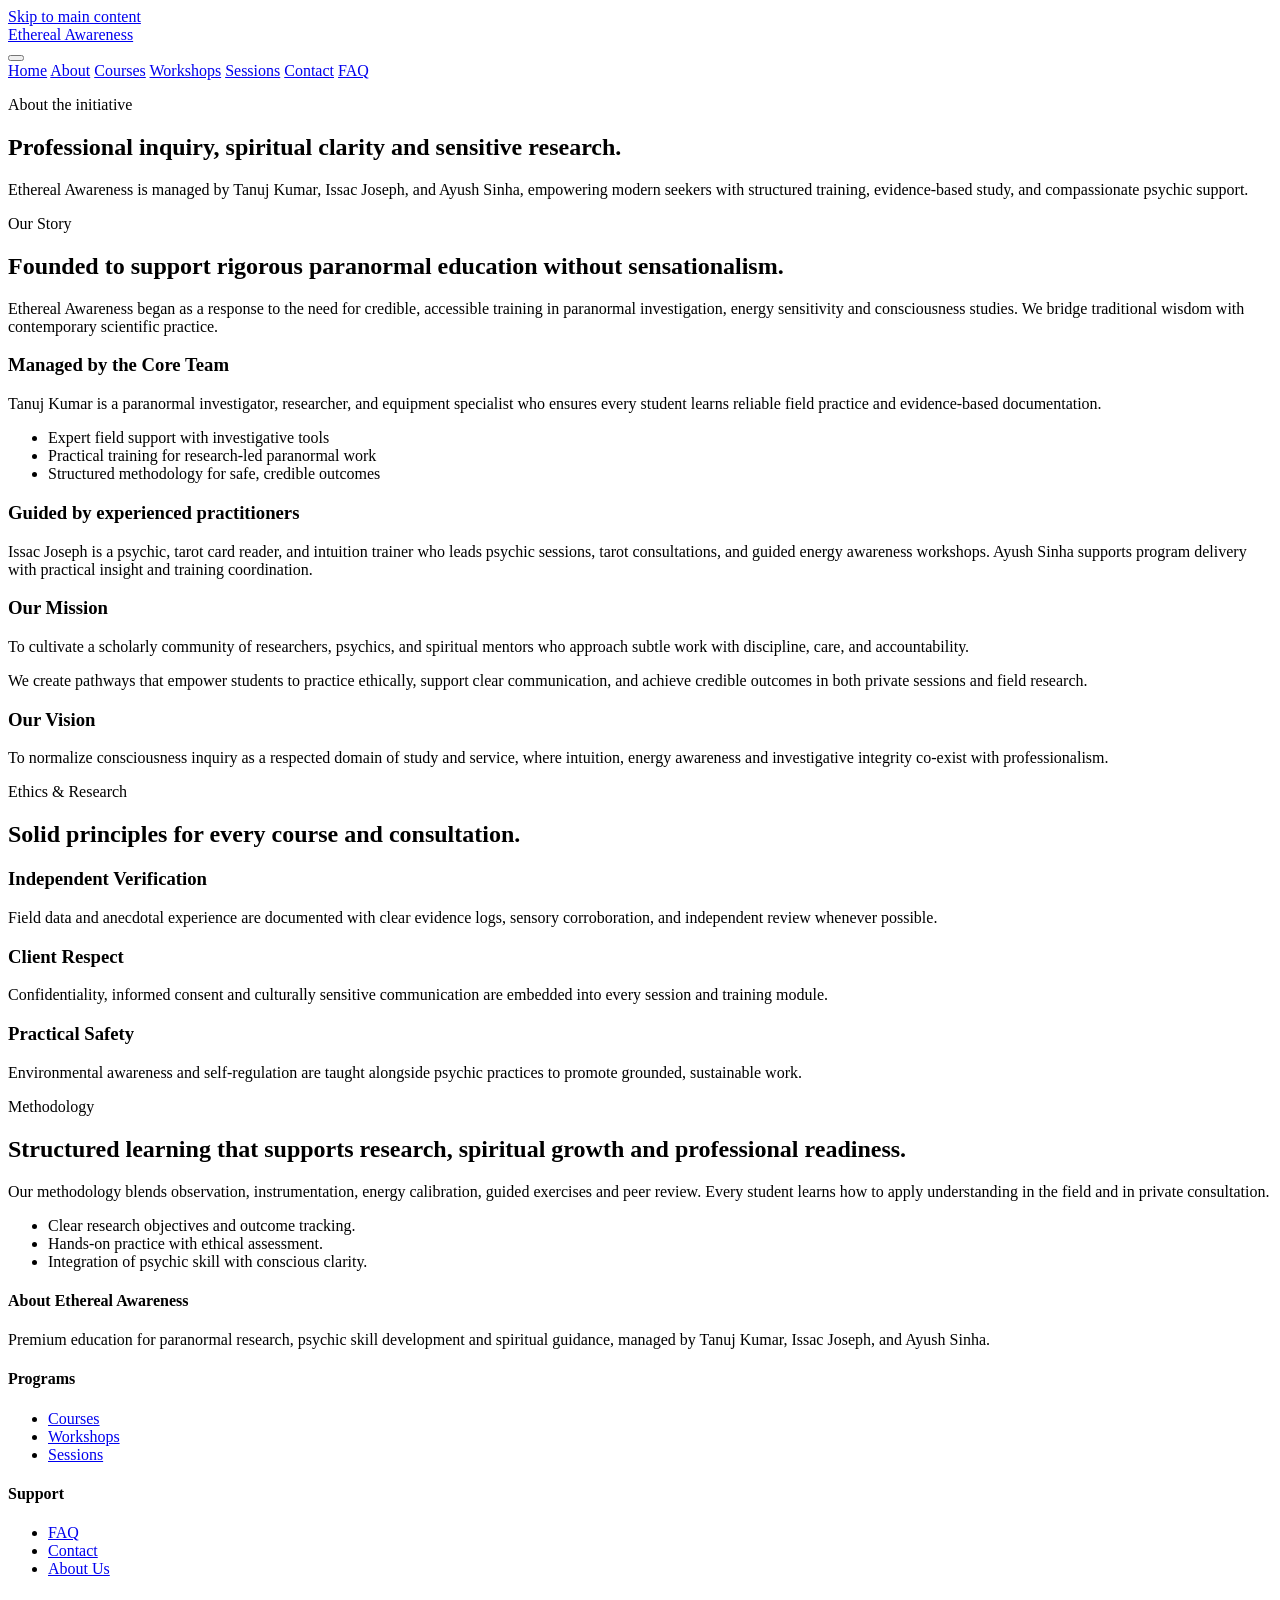
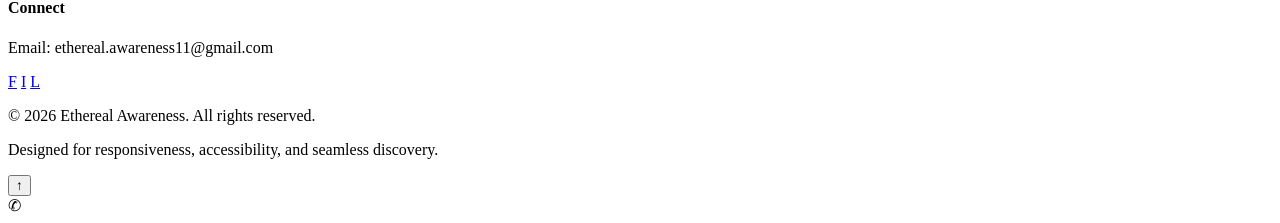
==== about.html @ 98757a9a "Add files via upload" ====
<!DOCTYPE html>
<html lang="en">
<head>
  <meta charset="UTF-8" />
  <meta http-equiv="X-UA-Compatible" content="IE=edge" />
  <meta name="viewport" content="width=device-width, initial-scale=1.0" />
  <title>About Ethereal Awareness | Managed by Tanuj Kumar, Issac Joseph & Ayush Sinha</title>
  <meta name="description" content="Learn about Ethereal Awareness, managed by Tanuj Kumar, Issac Joseph, and Ayush Sinha, and discover our vision, ethics, research methodology and mission for paranormal education." />
  <meta name="keywords" content="paranormal investigation India, psychic reading India, tarot reading, paranormal training, ghost investigation course, spiritual guidance, psychic development course, energy reading, paranormal workshops, intuition training" />
  <meta property="og:title" content="About Ethereal Awareness | Tanuj Kumar, Issac Joseph & Ayush Sinha" />
  <meta property="og:description" content="Ethereal Awareness offers premium paranormal education and research-led training through Tanuj Kumar, Issac Joseph, and Ayush Sinha. Explore our mission, values and methodology." />
  <meta property="og:type" content="website" />
  <meta property="og:url" content="https://etherealawareness.vercel.app/about.html" />
  <meta property="og:image" content="images/hero-illustration.svg" />
  <meta name="twitter:card" content="summary_large_image" />
  <meta name="twitter:title" content="About Ethereal Awareness | Tanuj Kumar, Issac Joseph & Ayush Sinha" />
  <meta name="twitter:description" content="Discover Ethereal Awareness, a premium platform for paranormal research education and spiritual training managed by Tanuj Kumar, Issac Joseph, and Ayush Sinha." />
  <meta name="twitter:image" content="images/hero-illustration.svg" />
  <link rel="stylesheet" href="css/style.css" />
  <link rel="stylesheet" href="css/responsive.css" />
  <link rel="stylesheet" href="css/animations.css" />
</head>
<body data-schema="AboutPage">
  <a class="skip-link" href="#main-content">Skip to main content</a>
  <div class="scroll-progress"></div>
  <header class="navbar" role="banner">
    <div class="navbar-container container">
      <a class="navbar-brand" href="index.html">Ethereal Awareness</a>
      <nav>
        <button class="hamburger" type="button" aria-label="Toggle navigation">
          <span></span>
          <span></span>
          <span></span>
        </button>
        <div class="navbar-menu" role="navigation" aria-label="Primary navigation">
          <a href="index.html">Home</a>
          <a href="about.html">About</a>
          <a href="courses.html">Courses</a>
          <a href="workshops.html">Workshops</a>
          <a href="sessions.html">Sessions</a>
          <a href="contact.html">Contact</a>
          <a href="faq.html">FAQ</a>
        </div>
      </nav>
    </div>
  </header>

  <main id="main-content">
    <section class="hero">
      <div class="container hero-content scroll-animate">
        <p class="badge badge-secondary text-uppercase">About the initiative</p>
        <h1>Professional inquiry, spiritual clarity and sensitive research.</h1>
        <p class="hero-subtitle">Ethereal Awareness is managed by Tanuj Kumar, Issac Joseph, and Ayush Sinha, empowering modern seekers with structured training, evidence-based study, and compassionate psychic support.</p>
      </div>
    </section>

    <section class="container py-2xl">
      <div class="section-header scroll-animate">
        <p class="badge badge-accent">Our Story</p>
        <h2>Founded to support rigorous paranormal education without sensationalism.</h2>
        <div class="divider"></div>
        <p>Ethereal Awareness began as a response to the need for credible, accessible training in paranormal investigation, energy sensitivity and consciousness studies. We bridge traditional wisdom with contemporary scientific practice.</p>
      </div>

      <div class="grid grid-2 gap-lg items-center">
        <div class="scroll-animate-left">
          <h3>Managed by the Core Team</h3>
          <p>Tanuj Kumar is a paranormal investigator, researcher, and equipment specialist who ensures every student learns reliable field practice and evidence-based documentation.</p>
          <ul class="course-benefits">
            <li>Expert field support with investigative tools</li>
            <li>Practical training for research-led paranormal work</li>
            <li>Structured methodology for safe, credible outcomes</li>
          </ul>
        </div>
        <div class="card card-glass scroll-animate-right">
          <h3>Guided by experienced practitioners</h3>
          <p>Issac Joseph is a psychic, tarot card reader, and intuition trainer who leads psychic sessions, tarot consultations, and guided energy awareness workshops. Ayush Sinha supports program delivery with practical insight and training coordination.</p>
        </div>
      </div>
    </section>

    <section class="container py-2xl">
      <div class="grid grid-2 gap-lg items-center">
        <div class="card scroll-animate-scale">
          <h3>Our Mission</h3>
          <p>To cultivate a scholarly community of researchers, psychics, and spiritual mentors who approach subtle work with discipline, care, and accountability.</p>
          <p>We create pathways that empower students to practice ethically, support clear communication, and achieve credible outcomes in both private sessions and field research.</p>
        </div>
        <div class="card scroll-animate-scale">
          <h3>Our Vision</h3>
          <p>To normalize consciousness inquiry as a respected domain of study and service, where intuition, energy awareness and investigative integrity co-exist with professionalism.</p>
        </div>
      </div>
    </section>

    <section class="container py-2xl">
      <div class="section-header scroll-animate">
        <p class="badge badge-accent">Ethics & Research</p>
        <h2>Solid principles for every course and consultation.</h2>
        <div class="divider"></div>
      </div>

      <div class="grid grid-3 gap-lg">
        <article class="card scroll-animate-scale">
          <h3>Independent Verification</h3>
          <p>Field data and anecdotal experience are documented with clear evidence logs, sensory corroboration, and independent review whenever possible.</p>
        </article>
        <article class="card scroll-animate-scale">
          <h3>Client Respect</h3>
          <p>Confidentiality, informed consent and culturally sensitive communication are embedded into every session and training module.</p>
        </article>
        <article class="card scroll-animate-scale">
          <h3>Practical Safety</h3>
          <p>Environmental awareness and self-regulation are taught alongside psychic practices to promote grounded, sustainable work.</p>
        </article>
      </div>
    </section>

    <section class="container py-2xl card-glass scroll-animate">
      <div class="grid grid-2 gap-lg items-center">
        <div>
          <p class="badge badge-success">Methodology</p>
          <h2>Structured learning that supports research, spiritual growth and professional readiness.</h2>
          <p>Our methodology blends observation, instrumentation, energy calibration, guided exercises and peer review. Every student learns how to apply understanding in the field and in private consultation.</p>
        </div>
        <div>
          <ul class="course-benefits">
            <li>Clear research objectives and outcome tracking.</li>
            <li>Hands-on practice with ethical assessment.</li>
            <li>Integration of psychic skill with conscious clarity.</li>
          </ul>
        </div>
      </div>
    </section>
  </main>

  <footer>
    <div class="container footer-content">
      <div class="footer-section">
        <h4>About Ethereal Awareness</h4>
        <p>Premium education for paranormal research, psychic skill development and spiritual guidance, managed by Tanuj Kumar, Issac Joseph, and Ayush Sinha.</p>
      </div>
      <div class="footer-section">
        <h4>Programs</h4>
        <ul class="footer-links">
          <li><a href="courses.html">Courses</a></li>
          <li><a href="workshops.html">Workshops</a></li>
          <li><a href="sessions.html">Sessions</a></li>
        </ul>
      </div>
      <div class="footer-section">
        <h4>Support</h4>
        <ul class="footer-links">
          <li><a href="faq.html">FAQ</a></li>
          <li><a href="contact.html">Contact</a></li>
          <li><a href="about.html">About Us</a></li>
        </ul>
      </div>
      <div class="footer-section">
        <h4>Connect</h4>
        <p>Email: ethereal.awareness11@gmail.com</p>
        <div class="footer-socials">
          <a href="https://www.facebook.com" target="_blank" rel="noopener" aria-label="Facebook">F</a>
          <a href="https://www.instagram.com" target="_blank" rel="noopener" aria-label="Instagram">I</a>
          <a href="https://www.linkedin.com" target="_blank" rel="noopener" aria-label="LinkedIn">L</a>
        </div>
      </div>
    </div>
    <div class="container footer-bottom">
      <p class="footer-copyright">© 2026 Ethereal Awareness. All rights reserved.</p>
      <p class="text-muted">Designed for responsiveness, accessibility, and seamless discovery.</p>
    </div>
  </footer>

  <button class="back-to-top" type="button" aria-label="Back to top">↑</button>
  <div class="whatsapp-float" data-href="https://wa.me/918809663323?text=Hello,%20I%20would%20like%20to%20learn%20more%20about%20Higher%20Awareness." aria-label="Chat on WhatsApp">✆</div>

  <script defer src="js/main.js"></script>
  <script defer src="js/animations.js"></script>
  <script defer src="js/forms.js"></script>
  <script defer src="js/seo.js"></script>
</body>
</html>
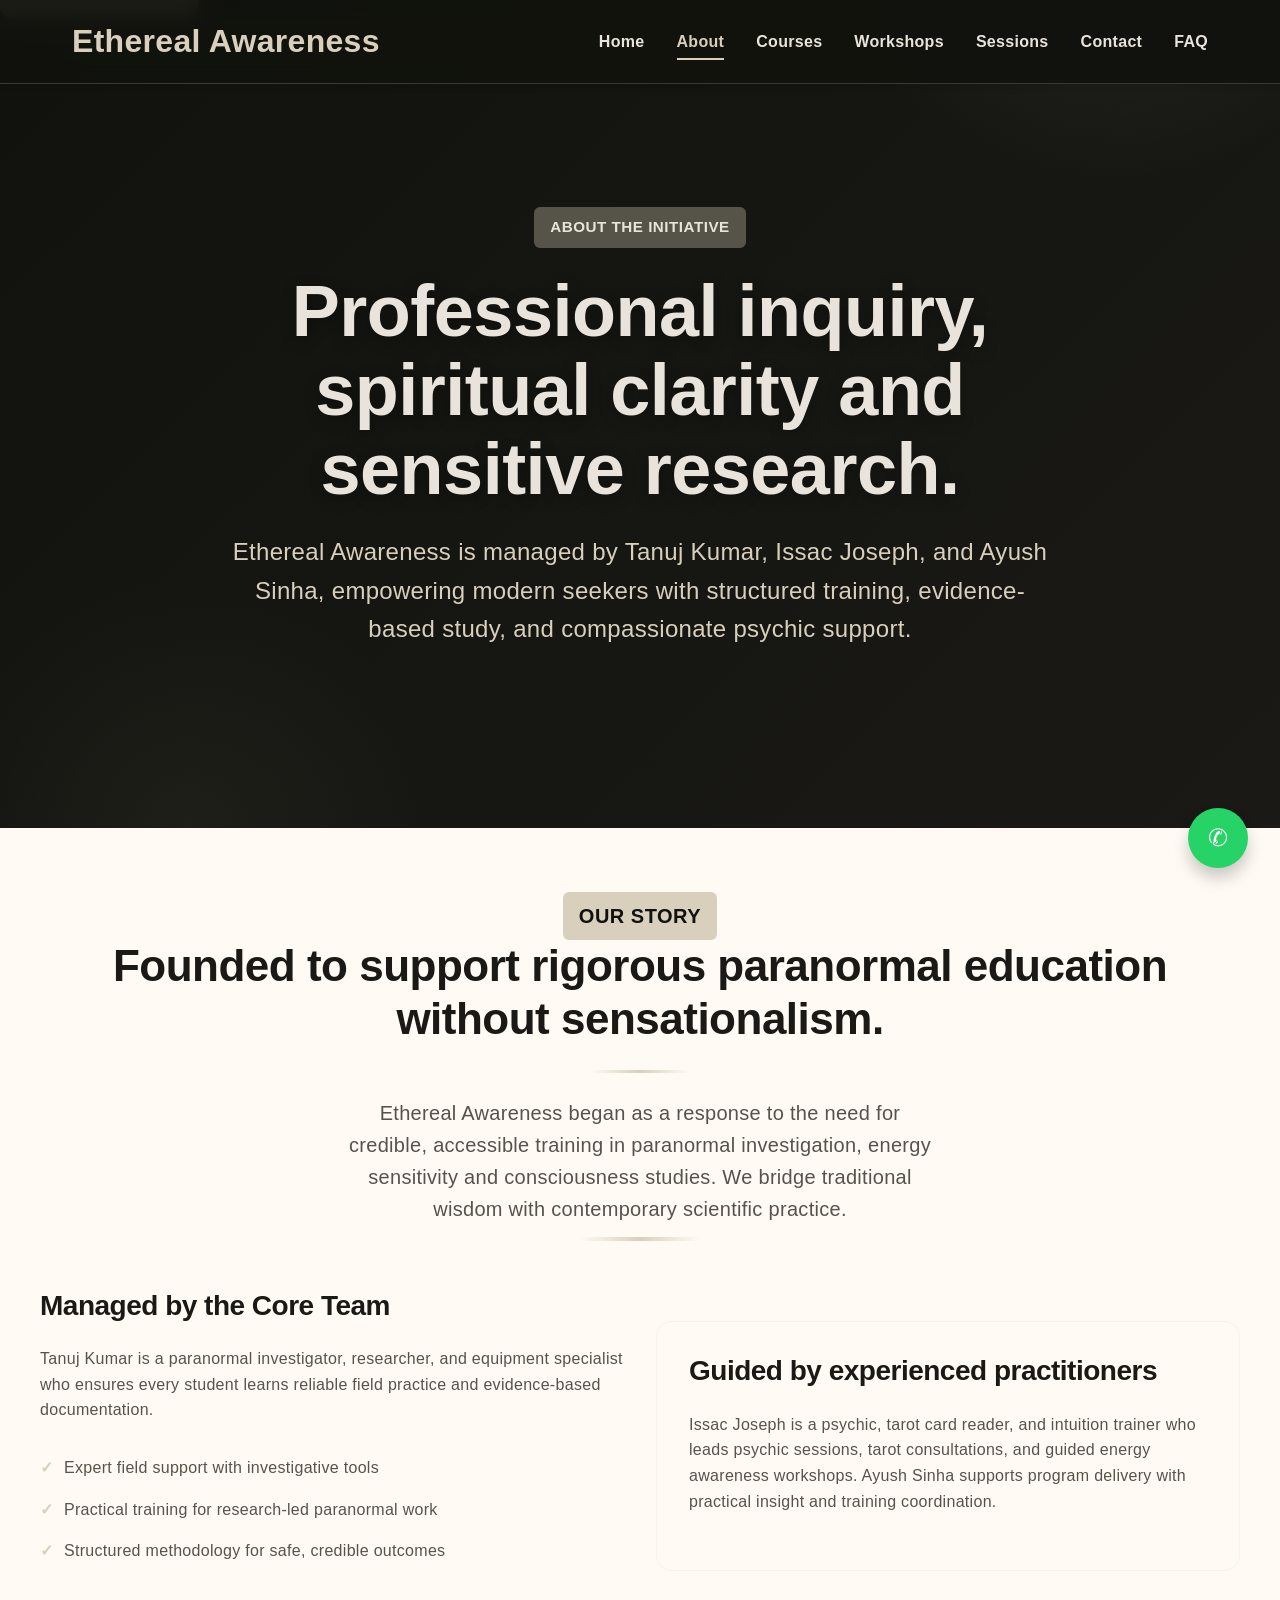
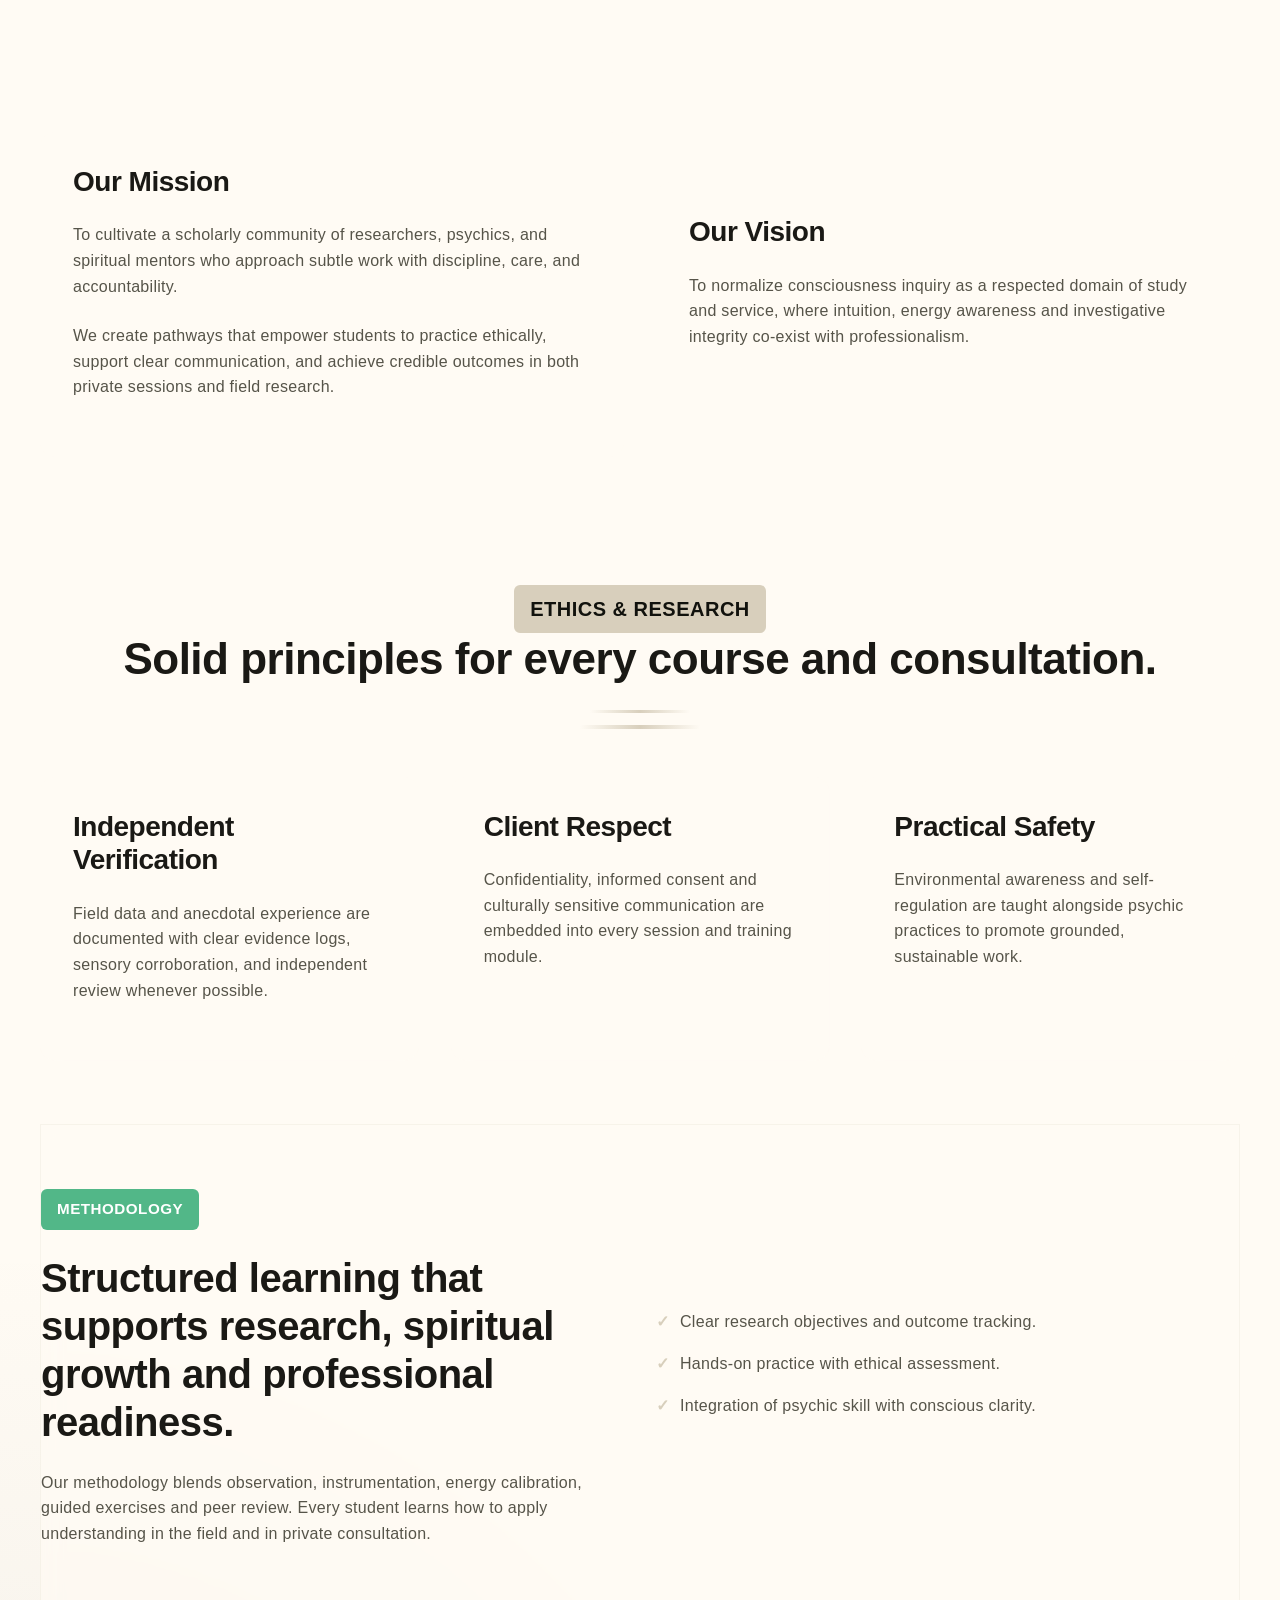
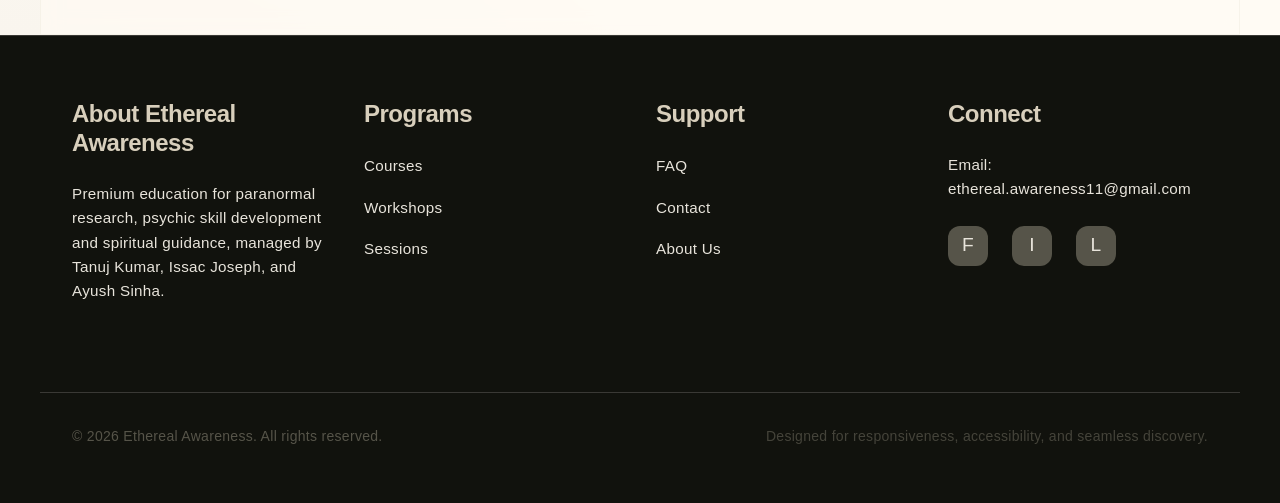
==== commit df15eb9a: "Fix spelling of 'Isaac' in about.html Corrected spelling of 'Isaac' in the title and meta tags." ====
--- a/about.html
+++ b/about.html
@@ -4,8 +4,8 @@
   <meta charset="UTF-8" />
   <meta http-equiv="X-UA-Compatible" content="IE=edge" />
   <meta name="viewport" content="width=device-width, initial-scale=1.0" />
-  <title>About Ethereal Awareness | Managed by Tanuj Kumar, Issac Joseph & Ayush Sinha</title>
-  <meta name="description" content="Learn about Ethereal Awareness, managed by Tanuj Kumar, Issac Joseph, and Ayush Sinha, and discover our vision, ethics, research methodology and mission for paranormal education." />
+  <title>About Ethereal Awareness | Managed by Tanuj Kumar, Isaac Joseph & Ayush Sinha</title>
+  <meta name="description" content="Learn about Ethereal Awareness, managed by Tanuj Kumar, Isaac Joseph, and Ayush Sinha, and discover our vision, ethics, research methodology and mission for paranormal education." />
   <meta name="keywords" content="paranormal investigation India, psychic reading India, tarot reading, paranormal training, ghost investigation course, spiritual guidance, psychic development course, energy reading, paranormal workshops, intuition training" />
   <meta property="og:title" content="About Ethereal Awareness | Tanuj Kumar, Issac Joseph & Ayush Sinha" />
   <meta property="og:description" content="Ethereal Awareness offers premium paranormal education and research-led training through Tanuj Kumar, Issac Joseph, and Ayush Sinha. Explore our mission, values and methodology." />
@@ -180,4 +180,4 @@
   <script defer src="js/forms.js"></script>
   <script defer src="js/seo.js"></script>
 </body>
-</html>+</html>
--- a/css/style.css
+++ b/css/style.css
@@ -0,0 +1,1466 @@
+/*
+ * etherealawareness.vercel.app - Main Stylesheet
+ * Premium Spiritual & Paranormal Education Platform
+ * Build for Performance & Accessibility (WCAG AA)
+ */
+
+:root {
+  --primary-bg: #11120D;
+  --secondary: #565449;
+  --accent: #D8CFBC;
+  --light-bg: #FFFBF4;
+  --dark-text: #1A1915;
+  --light-text: #E8E4DB;
+  --border: #3A3935;
+  --success: #52B788;
+  --error: #D62828;
+  --warning: #F77F00;
+  
+  --spacing-xs: 0.5rem;
+  --spacing-sm: 1rem;
+  --spacing-md: 1.5rem;
+  --spacing-lg: 2rem;
+  --spacing-xl: 3rem;
+  --spacing-2xl: 4rem;
+  
+  --radius-sm: 0.375rem;
+  --radius-md: 0.75rem;
+  --radius-lg: 1rem;
+  --radius-xl: 1.5rem;
+  
+  --transition-fast: 150ms ease;
+  --transition-normal: 300ms ease;
+  --transition-slow: 500ms ease;
+  
+  --shadow-sm: 0 1px 2px rgba(0, 0, 0, 0.05);
+  --shadow-md: 0 4px 6px rgba(0, 0, 0, 0.1);
+  --shadow-lg: 0 10px 15px rgba(0, 0, 0, 0.2);
+  --shadow-xl: 0 20px 25px rgba(0, 0, 0, 0.3);
+}
+
+/* ========== RESET & GLOBALS ========== */
+
+*,
+*::before,
+*::after {
+  margin: 0;
+  padding: 0;
+  box-sizing: border-box;
+}
+
+html {
+  scroll-behavior: smooth;
+  -webkit-font-smoothing: antialiased;
+  -moz-osx-font-smoothing: grayscale;
+}
+
+body {
+  font-family: -apple-system, BlinkMacSystemFont, 'Segoe UI', Roboto, 'Helvetica Neue', Arial, sans-serif;
+  line-height: 1.6;
+  color: var(--dark-text);
+  background: radial-gradient(circle at top right, rgba(216, 207, 188, 0.12), transparent 24%), radial-gradient(circle at bottom left, rgba(86, 84, 73, 0.08), transparent 22%), var(--light-bg);
+  min-height: 100vh;
+  font-size: 1rem;
+  letter-spacing: 0.3px;
+}
+
+img,
+svg,
+picture {
+  max-width: 100%;
+  height: auto;
+  display: block;
+}
+
+/* ========== TYPOGRAPHY ========== */
+
+h1, h2, h3, h4, h5, h6 {
+  font-weight: 700;
+  line-height: 1.2;
+  margin-bottom: var(--spacing-md);
+  color: var(--dark-text);
+  letter-spacing: -0.5px;
+}
+
+h1 {
+  font-size: 3.5rem;
+}
+
+h2 {
+  font-size: 2.5rem;
+}
+
+h3 {
+  font-size: 1.75rem;
+}
+
+h4 {
+  font-size: 1.5rem;
+}
+
+h5 {
+  font-size: 1.25rem;
+}
+
+h6 {
+  font-size: 1rem;
+}
+
+p {
+  margin-bottom: var(--spacing-md);
+  color: var(--secondary);
+}
+
+a {
+  color: var(--accent);
+  text-decoration: none;
+  transition: color var(--transition-normal);
+}
+
+a:hover {
+  color: #E5D9C9;
+}
+
+strong {
+  font-weight: 600;
+  color: var(--dark-text);
+}
+
+em {
+  font-style: italic;
+  color: var(--secondary);
+}
+
+/* ========== BUTTONS ========== */
+
+.btn {
+  display: inline-block;
+  padding: 1rem 2rem;
+  border-radius: var(--radius-lg);
+  font-weight: 600;
+  text-align: center;
+  cursor: pointer;
+  border: 1px solid transparent;
+  transition: all var(--transition-normal);
+  font-size: 1rem;
+  text-decoration: none;
+  white-space: nowrap;
+  user-select: none;
+  position: relative;
+  overflow: hidden;
+  background-size: 200% 100%;
+}
+
+.btn:hover {
+  color: inherit;
+}
+
+.btn:active {
+  transform: scale(0.98);
+}
+
+.btn-primary {
+  background: linear-gradient(135deg, var(--accent) 0%, #E5D9C9 100%);
+  color: var(--primary-bg);
+  box-shadow: var(--shadow-md);
+}
+
+.btn-primary {
+  background: linear-gradient(135deg, var(--accent) 0%, #E5D9C9 100%);
+  color: var(--primary-bg);
+  box-shadow: var(--shadow-md);
+  background-position: left center;
+}
+
+.btn-primary:hover {
+  transform: translateY(-2px);
+  box-shadow: var(--shadow-lg);
+  background-position: right center;
+}
+
+.btn-secondary {
+  background: var(--primary-bg);
+  color: var(--accent);
+  border: 2px solid var(--accent);
+}
+
+.btn-secondary {
+  background: var(--primary-bg);
+  color: var(--accent);
+  border: 2px solid var(--accent);
+  background-position: left center;
+}
+
+.btn-secondary:hover {
+  background: var(--secondary);
+  color: var(--light-bg);
+  border-color: var(--light-bg);
+  transform: translateY(-1px);
+}
+
+.btn-small {
+  padding: 0.75rem 1.5rem;
+  font-size: 0.875rem;
+}
+
+.btn-large {
+  padding: 1.25rem 2.5rem;
+  font-size: 1.125rem;
+}
+
+.btn-block {
+  width: 100%;
+  display: block;
+}
+
+/* ========== FORMS ========== */
+
+input,
+textarea,
+select {
+  font-family: inherit;
+  font-size: 1rem;
+  width: 100%;
+  padding: var(--spacing-sm);
+  border: 2px solid var(--border);
+  border-radius: var(--radius-md);
+  background-color: var(--light-bg);
+  color: var(--dark-text);
+  transition: border-color var(--transition-normal), box-shadow var(--transition-normal);
+}
+
+input:focus,
+textarea:focus,
+select:focus {
+  outline: none;
+  border-color: var(--accent);
+  box-shadow: 0 0 0 3px rgba(216, 207, 188, 0.1);
+}
+
+input::placeholder,
+textarea::placeholder {
+  color: var(--secondary);
+  opacity: 0.7;
+}
+
+textarea {
+  resize: vertical;
+  min-height: 120px;
+}
+
+.form-group {
+  margin-bottom: var(--spacing-lg);
+}
+
+label {
+  display: block;
+  margin-bottom: var(--spacing-sm);
+  font-weight: 600;
+  color: var(--dark-text);
+}
+
+.error-message {
+  color: var(--error);
+  font-size: 0.875rem;
+  margin-top: 0.25rem;
+  display: none;
+}
+
+input.error,
+textarea.error {
+  border-color: var(--error);
+}
+
+input.error ~ .error-message,
+textarea.error ~ .error-message {
+  display: block;
+}
+
+.success-message {
+  color: var(--success);
+  font-size: 0.875rem;
+  margin-top: 0.25rem;
+  display: none;
+}
+
+input.success,
+textarea.success {
+  border-color: var(--success);
+}
+
+input.success ~ .success-message,
+textarea.success ~ .success-message {
+  display: block;
+}
+
+/* ========== CONTAINERS & LAYOUT ========== */
+
+.container {
+  width: 100%;
+  max-width: 1200px;
+  margin: 0 auto;
+  padding: 0 var(--spacing-lg);
+}
+
+.container-lg {
+  max-width: 1400px;
+}
+
+.container-sm {
+  max-width: 800px;
+}
+
+.grid {
+  display: grid;
+  gap: var(--spacing-lg);
+}
+
+.grid-2 {
+  grid-template-columns: repeat(2, 1fr);
+}
+
+.grid-3 {
+  grid-template-columns: repeat(3, 1fr);
+}
+
+.grid-4 {
+  grid-template-columns: repeat(4, 1fr);
+}
+
+.flex {
+  display: flex;
+}
+
+.flex-col {
+  flex-direction: column;
+}
+
+.justify-center {
+  justify-content: center;
+}
+
+.justify-between {
+  justify-content: space-between;
+}
+
+.items-center {
+  align-items: center;
+}
+
+.items-start {
+  align-items: flex-start;
+}
+
+.gap-sm {
+  gap: var(--spacing-sm);
+}
+
+.gap-md {
+  gap: var(--spacing-md);
+}
+
+.gap-lg {
+  gap: var(--spacing-lg);
+}
+
+/* ========== SPACING ========== */
+
+.mt-sm { margin-top: var(--spacing-sm); }
+.mt-md { margin-top: var(--spacing-md); }
+.mt-lg { margin-top: var(--spacing-lg); }
+.mt-xl { margin-top: var(--spacing-xl); }
+.mt-2xl { margin-top: var(--spacing-2xl); }
+
+.mb-sm { margin-bottom: var(--spacing-sm); }
+.mb-md { margin-bottom: var(--spacing-md); }
+.mb-lg { margin-bottom: var(--spacing-lg); }
+.mb-xl { margin-bottom: var(--spacing-xl); }
+.mb-2xl { margin-bottom: var(--spacing-2xl); }
+
+.py-sm { padding: var(--spacing-sm) 0; }
+.py-md { padding: var(--spacing-md) 0; }
+.py-lg { padding: var(--spacing-lg) 0; }
+.py-xl { padding: var(--spacing-xl) 0; }
+.py-2xl { padding: var(--spacing-2xl) 0; }
+
+.px-sm { padding: 0 var(--spacing-sm); }
+.px-md { padding: 0 var(--spacing-md); }
+.px-lg { padding: 0 var(--spacing-lg); }
+
+.p-sm { padding: var(--spacing-sm); }
+.p-md { padding: var(--spacing-md); }
+.p-lg { padding: var(--spacing-lg); }
+
+/* ========== CARDS ========== */
+
+.card {
+  background: var(--light-bg);
+  border-radius: var(--radius-lg);
+  border: 1px solid transparent;
+  padding: var(--spacing-lg);
+  transition: transform var(--transition-normal), box-shadow var(--transition-normal), border-color var(--transition-normal);
+  backdrop-filter: blur(10px);
+}
+
+.card:hover {
+  transform: translateY(-6px);
+  box-shadow: var(--shadow-xl);
+  border-color: rgba(216, 207, 188, 0.5);
+}
+
+.card-glass {
+  background: rgba(255, 251, 244, 0.7);
+  border: 1px solid rgba(216, 207, 188, 0.2);
+  backdrop-filter: blur(10px);
+}
+
+.card-dark {
+  background: var(--primary-bg);
+  color: var(--light-text);
+}
+
+.card-dark p {
+  color: var(--light-text);
+}
+
+.card-dark h1,
+.card-dark h2,
+.card-dark h3,
+.card-dark h4,
+.card-dark h5,
+.card-dark h6 {
+  color: var(--accent);
+}
+
+/* ========== SECTION ========== */
+
+section {
+  padding: var(--spacing-2xl) 0;
+  scroll-margin-top: 110px;
+}
+
+.section-header {
+  text-align: center;
+  margin-bottom: var(--spacing-2xl);
+  position: relative;
+}
+
+.section-header::after {
+  content: '';
+  position: absolute;
+  bottom: -1rem;
+  left: 50%;
+  transform: translateX(-50%);
+  width: 120px;
+  height: 4px;
+  background: linear-gradient(90deg, transparent, var(--accent), transparent);
+}
+
+.section-header h2 {
+  font-size: 2.75rem;
+  margin-bottom: var(--spacing-md);
+}
+
+.section-header p {
+  font-size: 1.25rem;
+  max-width: 600px;
+  margin: 0 auto;
+}
+
+.section-accent {
+  color: var(--accent);
+}
+
+/* ========== NAVBAR ========== */
+
+.navbar {
+  position: fixed;
+  top: 0;
+  left: 0;
+  right: 0;
+  background: rgba(17, 18, 13, 0.95);
+  backdrop-filter: blur(10px);
+  z-index: 1000;
+  padding: 1rem 0;
+  min-height: 72px;
+  border-bottom: 1px solid var(--border);
+  box-shadow: var(--shadow-md);
+}
+
+.navbar.transparent {
+  background: transparent;
+  border-bottom: transparent;
+  box-shadow: none;
+}
+
+.navbar.transparent.scrolled {
+  background: rgba(17, 18, 13, 0.95);
+  border-bottom: 1px solid var(--border);
+  box-shadow: var(--shadow-md);
+}
+
+.navbar-container {
+  display: flex;
+  justify-content: space-between;
+  align-items: center;
+  max-width: 1200px;
+  margin: 0 auto;
+  padding: 0 var(--spacing-lg);
+}
+
+.navbar-brand {
+  font-size: 2rem;
+  font-weight: 700;
+  color: var(--accent);
+  text-decoration: none;
+  transition: color var(--transition-normal);
+}
+
+.navbar-menu {
+  display: flex;
+  gap: var(--spacing-lg);
+  list-style: none;
+}
+
+.navbar-menu a {
+  color: var(--light-text);
+  font-weight: 600;
+  position: relative;
+  padding: 0.35rem 0;
+  transition: color var(--transition-normal), transform var(--transition-normal);
+}
+
+.navbar-menu a.active {
+  color: var(--accent);
+}
+
+.navbar-menu a.active::after {
+  width: 100%;
+}
+
+.navbar-menu a:hover {
+  transform: translateY(-1px);
+}
+
+.navbar-menu a::after {
+  content: '';
+  position: absolute;
+  bottom: 0;
+  left: 0;
+  width: 0;
+  height: 2px;
+  background: var(--accent);
+  transition: width var(--transition-normal);
+}
+
+.navbar-menu a:hover {
+  color: var(--accent);
+}
+
+.navbar-menu a:hover::after {
+  width: 100%;
+}
+
+.navbar-menu a.active {
+  color: var(--accent);
+}
+
+.navbar-menu a.active::after {
+  width: 100%;
+}
+
+.hamburger {
+  display: none;
+  flex-direction: column;
+  cursor: pointer;
+  gap: 5px;
+}
+
+.hamburger span {
+  width: 25px;
+  height: 2px;
+  background: var(--accent);
+  border-radius: 2px;
+  transition: all var(--transition-normal);
+}
+
+/* ========== HERO ========== */
+
+.hero {
+  min-height: calc(100vh - 72px);
+  display: flex;
+  align-items: center;
+  justify-content: center;
+  background: linear-gradient(135deg, var(--primary-bg) 0%, #1A1916 100%);
+  color: var(--light-text);
+  padding: 140px var(--spacing-lg) var(--spacing-2xl);
+  position: relative;
+  overflow: hidden;
+}
+
+.hero-content {
+  position: relative;
+  z-index: 1;
+  text-align: center;
+  max-width: 840px;
+  margin: 0 auto;
+}
+
+.hero-subtitle {
+  font-size: 1.35rem;
+  color: rgba(255, 255, 255, 0.92);
+  margin-bottom: var(--spacing-xl);
+  font-weight: 400;
+}
+
+.hero::before {
+  content: '';
+  position: absolute;
+  top: -50%;
+  right: -10%;
+  width: 600px;
+  height: 600px;
+  background: radial-gradient(circle, rgba(216, 207, 188, 0.1) 0%, transparent 70%);
+  border-radius: 50%;
+  animation: float 20s ease-in-out infinite;
+}
+
+.hero::after {
+  content: '';
+  position: absolute;
+  bottom: -30%;
+  left: -5%;
+  width: 500px;
+  height: 500px;
+  background: radial-gradient(circle, rgba(86, 84, 73, 0.15) 0%, transparent 70%);
+  border-radius: 50%;
+  animation: float 25s ease-in-out infinite reverse;
+}
+
+.hero-content {
+  position: relative;
+  z-index: 1;
+  text-align: center;
+  max-width: 900px;
+  margin: 0 auto;
+}
+
+.hero h1 {
+  font-size: 4.5rem;
+  margin-bottom: var(--spacing-md);
+  color: var(--light-text);
+  text-shadow: 0 4px 15px rgba(0, 0, 0, 0.3);
+  line-height: 1.1;
+}
+
+.hero-subtitle {
+  font-size: 1.5rem;
+  color: var(--accent);
+  margin-bottom: var(--spacing-xl);
+  font-weight: 300;
+}
+
+.hero-cta {
+  display: flex;
+  gap: var(--spacing-md);
+  justify-content: center;
+  flex-wrap: wrap;
+  margin-top: var(--spacing-xl);
+}
+
+/* ========== TESTIMONIALS ========== */
+
+.testimonials {
+  position: relative;
+  width: 100%;
+}
+
+.testimonial-slider {
+  position: relative;
+  overflow: hidden;
+}
+
+.testimonial-item {
+  display: none;
+  opacity: 0;
+  transition: opacity var(--transition-slow);
+  text-align: center;
+  padding: var(--spacing-xl);
+}
+
+.testimonial-item.active {
+  display: block;
+  opacity: 1;
+}
+
+.testimonial-content {
+  font-size: 1.25rem;
+  color: var(--dark-text);
+  margin-bottom: var(--spacing-lg);
+  font-style: italic;
+  line-height: 1.8;
+}
+
+.testimonial-author {
+  font-weight: 600;
+  color: var(--accent);
+  margin-bottom: 0.25rem;
+}
+
+.testimonial-title {
+  font-size: 0.875rem;
+  color: var(--secondary);
+}
+
+.testimonial-controls {
+  display: flex;
+  justify-content: center;
+  gap: var(--spacing-sm);
+  margin-top: var(--spacing-lg);
+}
+
+.testimonial-dot {
+  width: 14px;
+  height: 14px;
+  border-radius: 50%;
+  background: var(--border);
+  cursor: pointer;
+  transition: background var(--transition-normal), transform var(--transition-normal), box-shadow var(--transition-normal);
+}
+
+.testimonial-dot:hover {
+  transform: scale(1.25);
+  box-shadow: 0 0 0 6px rgba(216, 207, 188, 0.12);
+}
+
+.testimonial-dot.active {
+  background: var(--accent);
+  transform: scale(1.3);
+}
+
+/* ========== COURSE CARDS ========== */
+
+.course-card {
+  background: var(--light-bg);
+  border-radius: var(--radius-lg);
+  border: 1px solid var(--border);
+  padding: var(--spacing-lg);
+  display: flex;
+  flex-direction: column;
+  height: 100%;
+  transition: all var(--transition-normal);
+  position: relative;
+  overflow: hidden;
+}
+
+.course-card::before {
+  content: '';
+  position: absolute;
+  top: 0;
+  left: 0;
+  right: 0;
+  height: 4px;
+  background: linear-gradient(90deg, var(--accent), #E5D9C9);
+  transform: scaleX(0);
+  transform-origin: left;
+  transition: transform var(--transition-normal);
+}
+
+.course-card:hover {
+  transform: translateY(-8px);
+  box-shadow: var(--shadow-lg);
+  border-color: var(--accent);
+}
+
+.course-card:hover::before {
+  transform: scaleX(1);
+}
+
+.course-icon {
+  font-size: 2.5rem;
+  margin-bottom: var(--spacing-md);
+}
+
+.course-title {
+  font-size: 1.5rem;
+  margin-bottom: var(--spacing-sm);
+  color: var(--dark-text);
+}
+
+.course-duration {
+  display: inline-block;
+  background: var(--accent);
+  color: var(--primary-bg);
+  padding: 0.25rem 0.75rem;
+  border-radius: var(--radius-sm);
+  font-size: 0.75rem;
+  font-weight: 600;
+  margin-bottom: var(--spacing-md);
+}
+
+.course-level {
+  font-size: 0.875rem;
+  color: var(--secondary);
+  margin-bottom: var(--spacing-md);
+}
+
+.course-description {
+  flex-grow: 1;
+  margin-bottom: var(--spacing-lg);
+  color: var(--secondary);
+  line-height: 1.8;
+}
+
+.course-benefits {
+  list-style: none;
+  margin-bottom: var(--spacing-lg);
+}
+
+.course-benefits li {
+  padding: 0.5rem 0;
+  color: var(--secondary);
+  position: relative;
+  padding-left: 1.5rem;
+}
+
+.course-benefits li::before {
+  content: '✓';
+  position: absolute;
+  left: 0;
+  color: var(--accent);
+  font-weight: 700;
+}
+
+.course-price {
+  font-size: 1.5rem;
+  color: var(--accent);
+  font-weight: 700;
+  margin-bottom: var(--spacing-md);
+}
+
+.course-cta {
+  width: 100%;
+}
+
+/* ========== WORKSHOP CARDS ========== */
+
+.workshop-card {
+  background: var(--light-bg);
+  border-radius: var(--radius-lg);
+  border: 1px solid var(--border);
+  padding: var(--spacing-lg);
+  transition: all var(--transition-normal);
+  display: flex;
+  flex-direction: column;
+}
+
+.workshop-card:hover {
+  transform: translateY(-6px);
+  box-shadow: var(--shadow-lg);
+  border-color: var(--accent);
+}
+
+.workshop-date {
+  display: flex;
+  gap: var(--spacing-sm);
+  align-items: center;
+  color: var(--accent);
+  font-weight: 600;
+  margin-bottom: var(--spacing-md);
+}
+
+.workshop-title {
+  font-size: 1.5rem;
+  color: var(--dark-text);
+  margin-bottom: var(--spacing-sm);
+}
+
+.workshop-description {
+  color: var(--secondary);
+  margin-bottom: var(--spacing-md);
+  flex-grow: 1;
+}
+
+.workshop-meta {
+  display: flex;
+  justify-content: space-between;
+  padding: var(--spacing-md) 0;
+  border-top: 1px solid var(--border);
+  border-bottom: 1px solid var(--border);
+  margin: var(--spacing-md) 0;
+  font-size: 0.875rem;
+  color: var(--secondary);
+}
+
+.workshop-seats {
+  color: var(--accent);
+  font-weight: 600;
+}
+
+.countdown {
+  background: var(--primary-bg);
+  color: var(--accent);
+  padding: var(--spacing-md);
+  border-radius: var(--radius-md);
+  margin: var(--spacing-md) 0;
+  text-align: center;
+  font-weight: 600;
+}
+
+/* ========== SESSION CARDS ========== */
+
+.session-card {
+  background: linear-gradient(135deg, var(--light-bg) 0%, #FFFBF4 100%);
+  border-radius: var(--radius-lg);
+  border: 1px solid var(--border);
+  padding: var(--spacing-lg);
+  text-align: center;
+  transition: all var(--transition-normal);
+}
+
+.session-card:hover {
+  transform: translateY(-8px);
+  box-shadow: var(--shadow-xl);
+  border-color: var(--accent);
+}
+
+.session-icon {
+  font-size: 3rem;
+  margin-bottom: var(--spacing-md);
+}
+
+.session-title {
+  font-size: 1.5rem;
+  color: var(--dark-text);
+  margin-bottom: var(--spacing-md);
+}
+
+.session-description {
+  color: var(--secondary);
+  margin-bottom: var(--spacing-lg);
+  line-height: 1.8;
+}
+
+.session-pricing {
+  font-size: 1.25rem;
+  color: var(--accent);
+  font-weight: 700;
+  margin-bottom: var(--spacing-lg);
+}
+
+/* ========== FAQ ACCORDION ========== */
+
+.faq-item {
+  border: 1px solid var(--border);
+  border-radius: var(--radius-lg);
+  margin-bottom: var(--spacing-md);
+  overflow: hidden;
+  transition: all var(--transition-normal);
+}
+
+.faq-item:hover {
+  border-color: var(--accent);
+  box-shadow: var(--shadow-md);
+}
+
+.faq-question {
+  background: var(--light-bg);
+  padding: var(--spacing-lg);
+  cursor: pointer;
+  display: flex;
+  justify-content: space-between;
+  align-items: center;
+  font-weight: 600;
+  color: var(--dark-text);
+  transition: all var(--transition-normal);
+  user-select: none;
+}
+
+.faq-item.active .faq-question {
+  background: #F9F6EF;
+}
+
+.faq-icon {
+  transition: transform var(--transition-normal);
+  color: var(--accent);
+  font-weight: 700;
+}
+
+.faq-item.active .faq-icon {
+  transform: rotate(180deg);
+}
+
+.faq-answer {
+  background: var(--light-bg);
+  color: var(--secondary);
+  padding: 0 var(--spacing-lg) var(--spacing-lg) var(--spacing-lg);
+  max-height: 0;
+  overflow: hidden;
+  transition: max-height var(--transition-normal), padding var(--transition-normal);
+  line-height: 1.8;
+}
+
+.faq-item.active .faq-answer {
+  max-height: 500px;
+  padding: var(--spacing-lg);
+}
+
+/* ========== FOOTER ========== */
+
+footer {
+  background: var(--primary-bg);
+  color: var(--light-text);
+  padding: var(--spacing-2xl) 0 var(--spacing-lg) 0;
+  border-top: 1px solid var(--border);
+}
+
+.footer-content {
+  display: grid;
+  grid-template-columns: repeat(4, 1fr);
+  gap: var(--spacing-lg);
+  margin-bottom: var(--spacing-2xl);
+}
+
+.footer-section h4 {
+  color: var(--accent);
+  margin-bottom: var(--spacing-md);
+}
+
+.footer-section p {
+  color: var(--light-text);
+  font-size: 0.95rem;
+}
+
+.footer-links {
+  list-style: none;
+}
+
+.footer-links li {
+  margin-bottom: var(--spacing-sm);
+}
+
+.footer-links a {
+  color: var(--light-text);
+  text-decoration: none;
+  transition: color var(--transition-normal);
+  font-size: 0.95rem;
+}
+
+.footer-links a:hover {
+  color: var(--accent);
+}
+
+.footer-socials {
+  display: flex;
+  gap: var(--spacing-md);
+  margin-top: var(--spacing-md);
+}
+
+.footer-socials a {
+  display: inline-flex;
+  align-items: center;
+  justify-content: center;
+  width: 40px;
+  height: 40px;
+  background: var(--secondary);
+  border-radius: var(--radius-md);
+  color: var(--light-text);
+  transition: all var(--transition-normal);
+  font-size: 1.2rem;
+}
+
+.footer-socials a:hover {
+  background: var(--accent);
+  color: var(--primary-bg);
+  transform: translateY(-2px);
+}
+
+.footer-bottom {
+  border-top: 1px solid var(--border);
+  padding-top: var(--spacing-lg);
+  display: flex;
+  justify-content: space-between;
+  align-items: center;
+  font-size: 0.875rem;
+  color: var(--secondary);
+}
+
+.footer-copyright {
+  color: var(--secondary);
+}
+
+/* ========== FLOATING WHATSAPP BUTTON ========== */
+
+.whatsapp-float {
+  position: fixed;
+  bottom: 2rem;
+  right: 2rem;
+  z-index: 999;
+  background: #25D366;
+  color: white;
+  border-radius: 50%;
+  width: 60px;
+  height: 60px;
+  display: flex;
+  align-items: center;
+  justify-content: center;
+  box-shadow: var(--shadow-lg);
+  cursor: pointer;
+  transition: all var(--transition-normal);
+  font-size: 1.5rem;
+  text-decoration: none;
+  animation: pulse-whatsapp 2s ease-in-out infinite;
+}
+
+.whatsapp-float:hover {
+  transform: scale(1.1);
+  animation: none;
+}
+
+@keyframes pulse-whatsapp {
+  0%, 100% {
+    box-shadow: 0 0 0 0 rgba(37, 211, 102, 0.7);
+  }
+  50% {
+    box-shadow: 0 0 0 10px rgba(37, 211, 102, 0);
+  }
+}
+
+/* ========== SCROLL PROGRESS ========== */
+
+.scroll-progress {
+  position: fixed;
+  top: 0;
+  left: 0;
+  height: 3px;
+  background: linear-gradient(90deg, var(--accent), #E5D9C9);
+  width: 0%;
+  z-index: 1001;
+  transition: width 100ms linear;
+}
+
+/* ========== BACK TO TOP ========== */
+
+.back-to-top {
+  position: fixed;
+  bottom: 8rem;
+  right: 2rem;
+  width: 50px;
+  height: 50px;
+  background: var(--accent);
+  color: var(--primary-bg);
+  border-radius: 50%;
+  display: flex;
+  align-items: center;
+  justify-content: center;
+  cursor: pointer;
+  transition: all var(--transition-normal);
+  z-index: 999;
+  opacity: 0;
+  visibility: hidden;
+}
+
+.back-to-top.visible {
+  opacity: 1;
+  visibility: visible;
+}
+
+.back-to-top:hover {
+  transform: translateY(-4px);
+  box-shadow: var(--shadow-lg);
+}
+
+.back-to-top::before {
+  content: '↑';
+  font-size: 1.2rem;
+  font-weight: 700;
+}
+
+/* ========== LOADING SKELETON ========== */
+
+.skeleton {
+  background: linear-gradient(90deg, #E8E4DB 25%, #F5F2ED 50%, #E8E4DB 75%);
+  background-size: 200% 100%;
+  animation: skeleton-loading 2s infinite;
+}
+
+@keyframes skeleton-loading {
+  0% {
+    background-position: 200% 0;
+  }
+  100% {
+    background-position: -200% 0;
+  }
+}
+
+/* ========== UTILITIES ========== */
+
+.text-center {
+  text-align: center;
+}
+
+.text-right {
+  text-align: right;
+}
+
+.text-left {
+  text-align: left;
+}
+
+.text-sm {
+  font-size: 0.875rem;
+}
+
+.text-lg {
+  font-size: 1.25rem;
+}
+
+.text-xl {
+  font-size: 1.5rem;
+}
+
+.text-accent {
+  color: var(--accent);
+}
+
+.text-secondary {
+  color: var(--secondary);
+}
+
+.text-success {
+  color: var(--success);
+}
+
+.text-error {
+  color: var(--error);
+}
+
+.text-muted {
+  color: var(--secondary);
+  opacity: 0.75;
+}
+
+.font-bold {
+  font-weight: 700;
+}
+
+.font-semibold {
+  font-weight: 600;
+}
+
+.font-normal {
+  font-weight: 400;
+}
+
+.font-light {
+  font-weight: 300;
+}
+
+.italic {
+  font-style: italic;
+}
+
+.underline {
+  text-decoration: underline;
+}
+
+.hidden {
+  display: none !important;
+}
+
+.invisible {
+  visibility: hidden;
+}
+
+.truncate {
+  overflow: hidden;
+  text-overflow: ellipsis;
+  white-space: nowrap;
+}
+
+.line-clamp-2 {
+  display: -webkit-box;
+  -webkit-line-clamp: 2;
+  -webkit-box-orient: vertical;
+  overflow: hidden;
+}
+
+.line-clamp-3 {
+  display: -webkit-box;
+  -webkit-line-clamp: 3;
+  -webkit-box-orient: vertical;
+  overflow: hidden;
+}
+
+.opacity-50 {
+  opacity: 0.5;
+}
+
+.opacity-75 {
+  opacity: 0.75;
+}
+
+.blur {
+  filter: blur(4px);
+}
+
+/* ========== BADGE ========== */
+
+.badge {
+  display: inline-block;
+  padding: 0.5rem 1rem;
+  border-radius: var(--radius-sm);
+  font-size: 0.95rem;
+  font-weight: 600;
+  text-transform: uppercase;
+  letter-spacing: 0.5px;
+}
+
+.badge-accent {
+  background: var(--accent);
+  color: var(--primary-bg);
+}
+
+.badge-secondary {
+  background: var(--secondary);
+  color: var(--light-text);
+}
+
+.badge-success {
+  background: var(--success);
+  color: white;
+}
+
+.badge-error {
+  background: var(--error);
+  color: white;
+}
+
+/* ========== DIVIDER ========== */
+
+hr {
+  border: none;
+  height: 1px;
+  background: var(--border);
+  margin: var(--spacing-lg) 0;
+}
+
+.divider {
+  width: 100px;
+  height: 3px;
+  background: linear-gradient(90deg, transparent, var(--accent), transparent);
+  margin: var(--spacing-md) auto;
+}
+
+/* ========== IMAGE STYLES ========== */
+
+.hero-illustration {
+  width: 100%;
+  max-width: 740px;
+  display: block;
+  margin: var(--spacing-xl) auto 0;
+  border-radius: var(--radius-lg);
+  box-shadow: var(--shadow-lg);
+}
+
+/* ========== ANIMATIONS ========== */
+
+@keyframes float {
+  0%, 100% {
+    transform: translateY(0px) translateX(0px);
+  }
+  33% {
+    transform: translateY(-30px) translateX(10px);
+  }
+  66% {
+    transform: translateY(15px) translateX(-10px);
+  }
+}
+
+@keyframes fade-in {
+  from {
+    opacity: 0;
+  }
+  to {
+    opacity: 1;
+  }
+}
+
+@keyframes slide-in-up {
+  from {
+    opacity: 0;
+    transform: translateY(30px);
+  }
+  to {
+    opacity: 1;
+    transform: translateY(0);
+  }
+}
+
+@keyframes slide-in-down {
+  from {
+    opacity: 0;
+    transform: translateY(-30px);
+  }
+  to {
+    opacity: 1;
+    transform: translateY(0);
+  }
+}
+
+.fade-in {
+  animation: fade-in var(--transition-slow);
+}
+
+.fade-in-delay {
+  animation: fade-in var(--transition-slow);
+  animation-fill-mode: both;
+}
+
+/* ========== ACCESSIBILITY ========== */
+
+@media (prefers-reduced-motion: reduce) {
+  * {
+    animation-duration: 0.01ms !important;
+    animation-iteration-count: 1 !important;
+    transition-duration: 0.01ms !important;
+    scroll-behavior: auto !important;
+  }
+}
+
+/* Focus visible for keyboard navigation */
+:focus-visible {
+  outline: 2px solid var(--accent);
+  outline-offset: 2px;
+}
+
+/* Skip to main content link */
+.skip-link {
+  position: absolute;
+  top: -40px;
+  left: 0;
+  background: var(--accent);
+  color: var(--primary-bg);
+  padding: var(--spacing-sm) var(--spacing-md);
+  text-decoration: none;
+  z-index: 100;
+  border-radius: var(--radius-md);
+}
+
+.skip-link:focus {
+  top: 0;
+}
+
+/* Print styles */
+@media print {
+  body {
+    background: white;
+  }
+  
+  .navbar,
+  .whatsapp-float,
+  .back-to-top,
+  .scroll-progress {
+    display: none;
+  }
+}
--- a/css/responsive.css
+++ b/css/responsive.css
@@ -0,0 +1,804 @@
+/*
+ * etherealawareness.vercel.app - Responsive Design
+ * Mobile-first approach with breakpoints for tablet and desktop
+ */
+
+/* ========== TABLET (768px) ========== */
+
+@media (max-width: 768px) {
+  html {
+    font-size: 0.95rem;
+  }
+
+  h1 {
+    font-size: 2.5rem;
+  }
+
+  h2 {
+    font-size: 2rem;
+  }
+
+  h3 {
+    font-size: 1.5rem;
+  }
+
+  h4 {
+    font-size: 1.25rem;
+  }
+
+  .container {
+    padding: 0 var(--spacing-md);
+  }
+
+  .grid-4 {
+    grid-template-columns: repeat(2, 1fr);
+  }
+
+  .grid-4,
+  .grid-3 {
+    grid-template-columns: repeat(2, 1fr);
+  }
+
+  .grid-2 {
+    grid-template-columns: 1fr;
+  }
+
+  /* Navbar */
+  .navbar-menu {
+    display: none;
+    position: fixed;
+    top: 70px;
+    left: 0;
+    right: 0;
+    bottom: 0;
+    background: rgba(17, 18, 13, 0.97);
+    flex-direction: column;
+    gap: 0;
+    padding: var(--spacing-md) 0;
+    border-bottom: 1px solid var(--border);
+    z-index: 999;
+    overflow-y: auto;
+  }
+
+  .navbar-menu.active {
+    display: flex;
+  }
+
+  .navbar-menu a {
+    padding: var(--spacing-md) var(--spacing-lg);
+    border-bottom: 1px solid var(--border);
+    width: 100%;
+    display: block;
+  }
+
+  .navbar-menu a::after {
+    display: none;
+  }
+
+  .hamburger {
+    display: flex;
+  }
+
+  .hamburger.active span:nth-child(1) {
+    transform: rotate(45deg) translate(8px, 8px);
+  }
+
+  .hamburger.active span:nth-child(2) {
+    opacity: 0;
+  }
+
+  .hamburger.active span:nth-child(3) {
+    transform: rotate(-45deg) translate(7px, -7px);
+  }
+
+  /* Hero */
+  .hero {
+    min-height: 90vh;
+    padding: 100px var(--spacing-lg) var(--spacing-xl);
+  }
+
+  .hero h1 {
+    font-size: 2.5rem;
+  }
+
+  .hero-subtitle {
+    font-size: 1.25rem;
+  }
+
+  .hero-cta {
+    flex-direction: column;
+    gap: var(--spacing-sm);
+  }
+
+  .hero-cta .btn {
+    width: 100%;
+  }
+
+  .btn {
+    padding: 0.875rem 1.5rem;
+    font-size: 0.95rem;
+  }
+
+  /* Section */
+  section {
+    padding: var(--spacing-xl) 0;
+  }
+
+  .section-header {
+    margin-bottom: var(--spacing-xl);
+  }
+
+  .section-header h2 {
+    font-size: 2rem;
+  }
+
+  /* Cards */
+  .card {
+    padding: var(--spacing-md);
+  }
+
+  /* Course Cards */
+  .course-card {
+    padding: var(--spacing-md);
+  }
+
+  /* Footer */
+  .footer-content {
+    grid-template-columns: repeat(2, 1fr);
+    gap: var(--spacing-md);
+  }
+
+  .footer-bottom {
+    flex-direction: column;
+    gap: var(--spacing-md);
+    text-align: center;
+  }
+
+  /* Floating buttons */
+  .whatsapp-float {
+    bottom: 1.5rem;
+    right: 1.5rem;
+    width: 55px;
+    height: 55px;
+    font-size: 1.25rem;
+  }
+
+  .back-to-top {
+    bottom: 7rem;
+    right: 1.5rem;
+    width: 45px;
+    height: 45px;
+  }
+
+  /* Testimonials */
+  .testimonial-item {
+    padding: var(--spacing-md);
+  }
+
+  .testimonial-content {
+    font-size: 1rem;
+  }
+
+  /* FAQ */
+  .faq-question {
+    padding: var(--spacing-md);
+  }
+
+  .faq-answer {
+    padding: 0 var(--spacing-md) var(--spacing-md) var(--spacing-md);
+  }
+
+  .faq-item.active .faq-answer {
+    padding: var(--spacing-md);
+  }
+
+  /* Spacing adjustments */
+  .mt-2xl,
+  .mb-2xl,
+  .py-2xl {
+    margin: var(--spacing-xl) 0;
+    padding: var(--spacing-xl) 0;
+  }
+}
+
+/* ========== MEDIUM TABLET (1024px) ========== */
+
+@media (max-width: 1024px) {
+  .grid-4,
+  .grid-3 {
+    grid-template-columns: repeat(2, 1fr);
+  }
+
+  .grid-2 {
+    grid-template-columns: 1fr;
+  }
+
+  .hero {
+    padding: 100px var(--spacing-lg) var(--spacing-xl);
+  }
+
+  .hero h1 {
+    font-size: 3rem;
+  }
+
+  .section-header h2 {
+    font-size: 2.25rem;
+  }
+
+  .testimonial-item,
+  .course-card,
+  .session-card,
+  .workshop-card {
+    padding: var(--spacing-lg);
+  }
+
+  .footer-content {
+    grid-template-columns: repeat(2, 1fr);
+  }
+
+  .footer-bottom {
+    flex-direction: column;
+    align-items: center;
+    gap: var(--spacing-sm);
+  }
+}
+
+/* ========== MOBILE (480px) ========== */
+
+@media (max-width: 480px) {
+  html {
+    font-size: 0.9rem;
+  }
+
+  h1 {
+    font-size: 1.75rem;
+  }
+
+  h2 {
+    font-size: 1.5rem;
+  }
+
+  h3 {
+    font-size: 1.25rem;
+  }
+
+  h4 {
+    font-size: 1.1rem;
+  }
+
+  h5,
+  h6 {
+    font-size: 1rem;
+  }
+
+  .container {
+    padding: 0 var(--spacing-sm);
+  }
+
+  .container-lg,
+  .container-sm {
+    padding: 0 var(--spacing-sm);
+  }
+
+  /* Grid */
+  .grid-4,
+  .grid-3,
+  .grid-2 {
+    grid-template-columns: 1fr;
+  }
+
+  .grid {
+    gap: var(--spacing-md);
+  }
+
+  /* Navbar */
+  .navbar {
+    padding: 0.75rem 0;
+  }
+
+  .navbar-container {
+    padding: 0 var(--spacing-sm);
+  }
+
+  .navbar-brand {
+    font-size: 1.25rem;
+  }
+
+  .navbar-menu {
+    top: 60px;
+  }
+
+  /* Hero */
+  .hero {
+    min-height: auto;
+    padding: 80px var(--spacing-sm) var(--spacing-lg);
+  }
+
+  .hero::before,
+  .hero::after {
+    display: none;
+  }
+
+  .hero h1 {
+    font-size: 1.75rem;
+    line-height: 1.3;
+  }
+
+  .hero-subtitle {
+    font-size: 1rem;
+    margin-bottom: var(--spacing-lg);
+  }
+
+  .hero-cta {
+    gap: var(--spacing-sm);
+  }
+
+  /* Buttons */
+  .btn {
+    padding: 0.75rem 1.25rem;
+    font-size: 0.9rem;
+    border-radius: var(--radius-md);
+  }
+
+  .btn-large {
+    padding: 1rem 2rem;
+    font-size: 1rem;
+  }
+
+  /* Forms */
+  input,
+  textarea,
+  select {
+    padding: 0.75rem;
+    font-size: 1rem;
+  }
+
+  label {
+    font-size: 0.95rem;
+  }
+
+  .form-group {
+    margin-bottom: var(--spacing-md);
+  }
+
+  /* Cards */
+  .card {
+    padding: var(--spacing-md);
+  }
+
+  .card:hover {
+    transform: translateY(-2px);
+  }
+
+  /* Section */
+  section {
+    padding: var(--spacing-lg) 0;
+  }
+
+  .section-header {
+    margin-bottom: var(--spacing-lg);
+  }
+
+  .section-header h2 {
+    font-size: 1.5rem;
+    margin-bottom: var(--spacing-sm);
+  }
+
+  .section-header p {
+    font-size: 1rem;
+  }
+
+  /* Course Cards */
+  .course-card {
+    padding: var(--spacing-md);
+  }
+
+  .course-card:hover {
+    transform: translateY(-4px);
+  }
+
+  .course-icon {
+    font-size: 2rem;
+  }
+
+  .course-title {
+    font-size: 1.25rem;
+  }
+
+  .course-description {
+    font-size: 0.9rem;
+  }
+
+  /* Workshop Cards */
+  .workshop-card {
+    padding: var(--spacing-md);
+  }
+
+  .workshop-meta {
+    flex-wrap: wrap;
+    gap: var(--spacing-sm);
+  }
+
+  /* Session Cards */
+  .session-card {
+    padding: var(--spacing-md);
+  }
+
+  .session-icon {
+    font-size: 2.5rem;
+  }
+
+  .session-title {
+    font-size: 1.25rem;
+  }
+
+  /* Footer */
+  .footer-content {
+    grid-template-columns: 1fr;
+    gap: var(--spacing-lg);
+    text-align: center;
+  }
+
+  .footer-socials {
+    justify-content: center;
+  }
+
+  .footer-bottom {
+    font-size: 0.8rem;
+  }
+
+  .footer-section h4 {
+    font-size: 1.1rem;
+  }
+
+  /* Floating buttons */
+  .whatsapp-float {
+    bottom: 1rem;
+    right: 1rem;
+    width: 50px;
+    height: 50px;
+    font-size: 1.2rem;
+  }
+
+  .back-to-top {
+    bottom: 6rem;
+    right: 1rem;
+    width: 45px;
+    height: 45px;
+  }
+
+  /* Testimonials */
+  .testimonial-item {
+    padding: var(--spacing-md);
+  }
+
+  .testimonial-content {
+    font-size: 0.95rem;
+  }
+
+  .testimonial-author {
+    font-size: 0.9rem;
+  }
+
+  /* FAQ */
+  .faq-item {
+    margin-bottom: var(--spacing-sm);
+  }
+
+  .faq-question {
+    padding: var(--spacing-md);
+    font-size: 0.95rem;
+  }
+
+  .faq-answer {
+    padding: 0 var(--spacing-md) var(--spacing-md) var(--spacing-md);
+    font-size: 0.9rem;
+  }
+
+  .faq-item.active .faq-answer {
+    padding: var(--spacing-md);
+    max-height: 600px;
+  }
+
+  /* Spacing */
+  .gap-sm {
+    gap: var(--spacing-xs);
+  }
+
+  .gap-md {
+    gap: var(--spacing-sm);
+  }
+
+  .gap-lg {
+    gap: var(--spacing-md);
+  }
+
+  .mt-xl,
+  .mb-xl {
+    margin: var(--spacing-lg) 0;
+  }
+
+  .mt-2xl,
+  .mb-2xl {
+    margin: var(--spacing-xl) 0;
+  }
+
+  .py-xl {
+    padding: var(--spacing-lg) 0;
+  }
+
+  .py-2xl {
+    padding: var(--spacing-xl) 0;
+  }
+
+  /* Flexbox adjustments */
+  .flex {
+    flex-wrap: wrap;
+  }
+
+  /* Text sizes */
+  .text-sm {
+    font-size: 0.8rem;
+  }
+
+  .text-lg {
+    font-size: 1.1rem;
+  }
+
+  .text-xl {
+    font-size: 1.25rem;
+  }
+
+  /* Badge adjustments */
+  .badge {
+    padding: 0.2rem 0.5rem;
+    font-size: 0.65rem;
+  }
+
+  /* Divider */
+  .divider {
+    width: 80px;
+  }
+}
+
+/* ========== MEDIUM TABLET (1024px) ========== */
+
+@media (max-width: 1024px) {
+  .grid-4,
+  .grid-3 {
+    grid-template-columns: repeat(2, 1fr);
+  }
+
+  .hero {
+    padding: 100px var(--spacing-md) var(--spacing-xl);
+  }
+
+  .hero h1 {
+    font-size: 2.75rem;
+  }
+
+  .section-header h2 {
+    font-size: 2rem;
+  }
+
+  .testimonial-item {
+    padding: var(--spacing-lg);
+  }
+
+  .footer-content {
+    grid-template-columns: repeat(2, 1fr);
+  }
+
+  .footer-bottom {
+    flex-direction: column;
+    align-items: center;
+    gap: var(--spacing-sm);
+  }
+}
+
+/* ========== SMALL MOBILE (360px) ========== */
+
+@media (max-width: 360px) {
+  h1 {
+    font-size: 1.5rem;
+  }
+
+  h2 {
+    font-size: 1.25rem;
+  }
+
+  h3 {
+    font-size: 1.1rem;
+  }
+
+  .hero h1 {
+    font-size: 1.5rem;
+  }
+
+  .section-header h2 {
+    font-size: 1.25rem;
+  }
+
+  .btn {
+    padding: 0.65rem 1rem;
+    font-size: 0.85rem;
+  }
+
+  .hero-cta {
+    flex-direction: column;
+  }
+
+  .hero-cta .btn {
+    width: 100%;
+  }
+
+  .course-title,
+  .session-title,
+  .workshop-title {
+    font-size: 1.1rem;
+  }
+
+  .course-card,
+  .session-card,
+  .workshop-card {
+    padding: var(--spacing-sm);
+  }
+
+  .footer-content {
+    gap: var(--spacing-md);
+  }
+
+  .footer-section h4 {
+    font-size: 1rem;
+  }
+
+  .footer-section p,
+  .footer-links a {
+    font-size: 0.85rem;
+  }
+
+  .faq-question {
+    font-size: 0.9rem;
+  }
+}
+
+/* ========== LANDSCAPE ORIENTATION ========== */
+
+@media (max-height: 500px) and (orientation: landscape) {
+  .hero {
+    min-height: auto;
+    padding: 60px var(--spacing-lg) var(--spacing-lg);
+  }
+
+  .hero h1 {
+    font-size: 2rem;
+    margin-bottom: var(--spacing-sm);
+  }
+
+  .hero-subtitle {
+    font-size: 1rem;
+    margin-bottom: var(--spacing-md);
+  }
+}
+
+/* ========== HIGH DPI SCREENS ========== */
+
+@media (-webkit-min-device-pixel-ratio: 2), (min-resolution: 192dpi) {
+  body {
+    -webkit-font-smoothing: subpixel-antialiased;
+  }
+
+  .shadow-sm,
+  .shadow-md,
+  .shadow-lg,
+  .shadow-xl {
+    text-shadow: 0 0 1px rgba(0, 0, 0, 0.03);
+  }
+}
+
+/* ========== DARK MODE PREFERENCE ========== */
+
+@media (prefers-color-scheme: dark) {
+  :root {
+    --light-bg: #1A1915;
+    --dark-text: #E8E4DB;
+  }
+
+  body {
+    background-color: var(--primary-bg);
+    color: var(--light-text);
+  }
+
+  input,
+  textarea,
+  select {
+    background-color: var(--primary-bg);
+    color: var(--light-text);
+  }
+
+  input::placeholder,
+  textarea::placeholder {
+    color: var(--secondary);
+  }
+
+  .card {
+    background: var(--primary-bg);
+    border-color: var(--border);
+  }
+
+  .faq-question {
+    background: var(--primary-bg);
+    color: var(--light-text);
+  }
+
+  .faq-answer {
+    background: var(--primary-bg);
+  }
+}
+
+/* ========== WIDE SCREENS (1920px+) ========== */
+
+@media (min-width: 1920px) {
+  html {
+    font-size: 1.1rem;
+  }
+
+  .container {
+    max-width: 1600px;
+  }
+
+  h1 {
+    font-size: 4rem;
+  }
+
+  h2 {
+    font-size: 3rem;
+  }
+
+  section {
+    padding: var(--spacing-2xl) 0;
+  }
+
+  .grid-4 {
+    grid-template-columns: repeat(4, 1fr);
+  }
+
+  .grid-3 {
+    grid-template-columns: repeat(3, 1fr);
+  }
+}
+
+/* ========== PRINT MEDIA ========== */
+
+@media print {
+  * {
+    background: transparent !important;
+    color: black !important;
+    box-shadow: none !important;
+    text-shadow: none !important;
+  }
+
+  a,
+  a:visited {
+    text-decoration: underline;
+  }
+
+  a[href]::after {
+    content: " (" attr(href) ")";
+  }
+
+  img {
+    max-width: 100% !important;
+  }
+
+  @page {
+    margin: 0.5cm;
+  }
+
+  p,
+  h2,
+  h3 {
+    orphans: 3;
+    widows: 3;
+  }
+}
--- a/css/animations.css
+++ b/css/animations.css
@@ -0,0 +1,713 @@
+/*
+ * etherealawareness.vercel.app - Animations & Transitions
+ * Smooth, professional animations for enhanced UX
+ */
+
+/* ========== SCROLL ANIMATIONS ========== */
+
+.scroll-animate {
+  opacity: 0;
+  transform: translateY(30px);
+  transition: opacity var(--transition-slow), transform var(--transition-slow);
+}
+
+.scroll-animate.in-view {
+  opacity: 1;
+  transform: translateY(0);
+}
+
+.scroll-animate-left {
+  opacity: 0;
+  transform: translateX(-30px);
+  transition: opacity var(--transition-slow), transform var(--transition-slow);
+}
+
+.scroll-animate-left.in-view {
+  opacity: 1;
+  transform: translateX(0);
+}
+
+.scroll-animate-right {
+  opacity: 0;
+  transform: translateX(30px);
+  transition: opacity var(--transition-slow), transform var(--transition-slow);
+}
+
+.scroll-animate-right.in-view {
+  opacity: 1;
+  transform: translateX(0);
+}
+
+.scroll-animate-scale {
+  opacity: 0;
+  transform: scale(0.95);
+  transition: opacity var(--transition-slow), transform var(--transition-slow);
+}
+
+.scroll-animate-scale.in-view {
+  opacity: 1;
+  transform: scale(1);
+}
+
+/* ========== STAGGERED ANIMATIONS ========== */
+
+.stagger-item {
+  animation: none;
+}
+
+.stagger-item.animate {
+  animation: slide-in-up var(--transition-normal) ease forwards;
+}
+
+.stagger-item:nth-child(1) {
+  animation-delay: 0ms;
+}
+
+.stagger-item:nth-child(2) {
+  animation-delay: 100ms;
+}
+
+.stagger-item:nth-child(3) {
+  animation-delay: 200ms;
+}
+
+.stagger-item:nth-child(4) {
+  animation-delay: 300ms;
+}
+
+.stagger-item:nth-child(5) {
+  animation-delay: 400ms;
+}
+
+.stagger-item:nth-child(6) {
+  animation-delay: 500ms;
+}
+
+/* ========== FADE ANIMATIONS ========== */
+
+@keyframes fade-in {
+  from {
+    opacity: 0;
+  }
+  to {
+    opacity: 1;
+  }
+}
+
+@keyframes fade-out {
+  from {
+    opacity: 1;
+  }
+  to {
+    opacity: 0;
+  }
+}
+
+@keyframes fade-in-up {
+  from {
+    opacity: 0;
+    transform: translateY(20px);
+  }
+  to {
+    opacity: 1;
+    transform: translateY(0);
+  }
+}
+
+@keyframes fade-in-down {
+  from {
+    opacity: 0;
+    transform: translateY(-20px);
+  }
+  to {
+    opacity: 1;
+    transform: translateY(0);
+  }
+}
+
+@keyframes fade-in-left {
+  from {
+    opacity: 0;
+    transform: translateX(-20px);
+  }
+  to {
+    opacity: 1;
+    transform: translateX(0);
+  }
+}
+
+@keyframes fade-in-right {
+  from {
+    opacity: 0;
+    transform: translateX(20px);
+  }
+  to {
+    opacity: 1;
+    transform: translateX(0);
+  }
+}
+
+.fade-in {
+  animation: fade-in var(--transition-normal) ease;
+}
+
+.fade-out {
+  animation: fade-out var(--transition-normal) ease;
+}
+
+.fade-in-up {
+  animation: fade-in-up var(--transition-normal) ease;
+}
+
+.fade-in-down {
+  animation: fade-in-down var(--transition-normal) ease;
+}
+
+.fade-in-left {
+  animation: fade-in-left var(--transition-normal) ease;
+}
+
+.fade-in-right {
+  animation: fade-in-right var(--transition-normal) ease;
+}
+
+/* ========== SLIDE ANIMATIONS ========== */
+
+@keyframes slide-in-up {
+  from {
+    opacity: 0;
+    transform: translateY(30px);
+  }
+  to {
+    opacity: 1;
+    transform: translateY(0);
+  }
+}
+
+@keyframes slide-in-down {
+  from {
+    opacity: 0;
+    transform: translateY(-30px);
+  }
+  to {
+    opacity: 1;
+    transform: translateY(0);
+  }
+}
+
+@keyframes slide-in-left {
+  from {
+    opacity: 0;
+    transform: translateX(-30px);
+  }
+  to {
+    opacity: 1;
+    transform: translateX(0);
+  }
+}
+
+@keyframes slide-in-right {
+  from {
+    opacity: 0;
+    transform: translateX(30px);
+  }
+  to {
+    opacity: 1;
+    transform: translateX(0);
+  }
+}
+
+.slide-in-up {
+  animation: slide-in-up var(--transition-slow) ease;
+}
+
+.slide-in-down {
+  animation: slide-in-down var(--transition-slow) ease;
+}
+
+.slide-in-left {
+  animation: slide-in-left var(--transition-slow) ease;
+}
+
+.slide-in-right {
+  animation: slide-in-right var(--transition-slow) ease;
+}
+
+/* ========== ZOOM ANIMATIONS ========== */
+
+@keyframes zoom-in {
+  from {
+    opacity: 0;
+    transform: scale(0.9);
+  }
+  to {
+    opacity: 1;
+    transform: scale(1);
+  }
+}
+
+@keyframes zoom-out {
+  from {
+    opacity: 1;
+    transform: scale(1);
+  }
+  to {
+    opacity: 0;
+    transform: scale(0.9);
+  }
+}
+
+.zoom-in {
+  animation: zoom-in var(--transition-normal) ease;
+}
+
+.zoom-out {
+  animation: zoom-out var(--transition-normal) ease;
+}
+
+/* ========== BOUNCE ANIMATIONS ========== */
+
+@keyframes bounce {
+  0%, 100% {
+    transform: translateY(0);
+  }
+  50% {
+    transform: translateY(-10px);
+  }
+}
+
+@keyframes bounce-in {
+  0% {
+    opacity: 0;
+    transform: scale(0.3);
+  }
+  50% {
+    opacity: 1;
+    transform: scale(1.05);
+  }
+  70% {
+    transform: scale(0.9);
+  }
+  100% {
+    transform: scale(1);
+  }
+}
+
+.bounce {
+  animation: bounce 2s ease-in-out infinite;
+}
+
+.bounce-in {
+  animation: bounce-in var(--transition-slow) ease;
+}
+
+/* ========== PULSE ANIMATIONS ========== */
+
+@keyframes pulse {
+  0%, 100% {
+    opacity: 1;
+  }
+  50% {
+    opacity: 0.5;
+  }
+}
+
+@keyframes pulse-scale {
+  0%, 100% {
+    opacity: 1;
+    transform: scale(1);
+  }
+  50% {
+    opacity: 0.7;
+    transform: scale(1.05);
+  }
+}
+
+.pulse {
+  animation: pulse 2s ease-in-out infinite;
+}
+
+.pulse-scale {
+  animation: pulse-scale 2s ease-in-out infinite;
+}
+
+/* ========== GLOW ANIMATIONS ========== */
+
+@keyframes glow {
+  0%, 100% {
+    box-shadow: 0 0 5px rgba(216, 207, 188, 0.3);
+  }
+  50% {
+    box-shadow: 0 0 20px rgba(216, 207, 188, 0.6);
+  }
+}
+
+@keyframes glow-text {
+  0%, 100% {
+    text-shadow: 0 0 5px rgba(216, 207, 188, 0.3);
+  }
+  50% {
+    text-shadow: 0 0 20px rgba(216, 207, 188, 0.6);
+  }
+}
+
+.glow {
+  animation: glow 3s ease-in-out infinite;
+}
+
+.glow-text {
+  animation: glow-text 3s ease-in-out infinite;
+}
+
+/* ========== ROTATE ANIMATIONS ========== */
+
+@keyframes rotate {
+  from {
+    transform: rotate(0deg);
+  }
+  to {
+    transform: rotate(360deg);
+  }
+}
+
+@keyframes rotate-reverse {
+  from {
+    transform: rotate(360deg);
+  }
+  to {
+    transform: rotate(0deg);
+  }
+}
+
+.rotate {
+  animation: rotate 2s linear infinite;
+}
+
+.rotate-reverse {
+  animation: rotate-reverse 2s linear infinite;
+}
+
+/* ========== FLOAT ANIMATIONS ========== */
+
+@keyframes float {
+  0%, 100% {
+    transform: translateY(0px);
+  }
+  50% {
+    transform: translateY(-10px);
+  }
+}
+
+@keyframes float-slow {
+  0%, 100% {
+    transform: translateY(0px);
+  }
+  50% {
+    transform: translateY(-20px);
+  }
+}
+
+.float {
+  animation: float 3s ease-in-out infinite;
+}
+
+.float-slow {
+  animation: float-slow 4s ease-in-out infinite;
+}
+
+/* ========== SHIMMER ANIMATIONS ========== */
+
+@keyframes shimmer {
+  0% {
+    background-position: -1000px 0;
+  }
+  100% {
+    background-position: 1000px 0;
+  }
+}
+
+.shimmer {
+  background: linear-gradient(
+    90deg,
+    #E8E4DB 25%,
+    #F5F2ED 50%,
+    #E8E4DB 75%
+  );
+  background-size: 1000px 100%;
+  animation: shimmer 2s infinite;
+}
+
+/* ========== TYPEWRITER ANIMATION ========== */
+
+@keyframes typewriter {
+  from {
+    width: 0;
+  }
+  to {
+    width: 100%;
+  }
+}
+
+@keyframes blink {
+  0%, 100% {
+    opacity: 1;
+  }
+  50% {
+    opacity: 0;
+  }
+}
+
+.typewriter {
+  overflow: hidden;
+  border-right: 3px solid var(--accent);
+  white-space: nowrap;
+  animation: typewriter 3s steps(40) 1s 1 normal both;
+}
+
+.typewriter::after {
+  content: '';
+  animation: blink 0.75s steps(1) infinite;
+}
+
+/* ========== HOVER ANIMATIONS ========== */
+
+.hover-lift {
+  transition: transform var(--transition-normal);
+}
+
+.hover-lift:hover {
+  transform: translateY(-8px);
+}
+
+.hover-scale {
+  transition: transform var(--transition-normal);
+}
+
+.hover-scale:hover {
+  transform: scale(1.05);
+}
+
+.hover-glow {
+  transition: box-shadow var(--transition-normal), text-shadow var(--transition-normal);
+}
+
+.hover-glow:hover {
+  box-shadow: 0 0 20px rgba(216, 207, 188, 0.4);
+}
+
+.hover-tilt {
+  transition: transform var(--transition-normal);
+}
+
+.hover-tilt:hover {
+  transform: perspective(1000px) rotateX(2deg) rotateY(2deg);
+}
+
+.hover-bounce {
+  transition: transform var(--transition-normal);
+}
+
+.hover-bounce:active {
+  animation: bounce 0.5s ease;
+}
+
+/* ========== GRADIENT ANIMATIONS ========== */
+
+@keyframes gradient-shift {
+  0% {
+    background-position: 0% 50%;
+  }
+  50% {
+    background-position: 100% 50%;
+  }
+  100% {
+    background-position: 0% 50%;
+  }
+}
+
+.gradient-animate {
+  background: linear-gradient(
+    -45deg,
+    var(--primary-bg),
+    var(--secondary),
+    var(--accent),
+    var(--light-bg)
+  );
+  background-size: 400% 400%;
+  animation: gradient-shift 15s ease infinite;
+}
+
+/* ========== TRANSITION UTILITIES ========== */
+
+.transition-fast {
+  transition: all var(--transition-fast);
+}
+
+.transition-normal {
+  transition: all var(--transition-normal);
+}
+
+.transition-slow {
+  transition: all var(--transition-slow);
+}
+
+.transition-none {
+  transition: none;
+}
+
+/* ========== DELAY UTILITIES ========== */
+
+.delay-100 {
+  animation-delay: 100ms;
+}
+
+.delay-200 {
+  animation-delay: 200ms;
+}
+
+.delay-300 {
+  animation-delay: 300ms;
+}
+
+.delay-500 {
+  animation-delay: 500ms;
+}
+
+.delay-700 {
+  animation-delay: 700ms;
+}
+
+.delay-1000 {
+  animation-delay: 1000ms;
+}
+
+/* ========== LOADING ANIMATIONS ========== */
+
+@keyframes spin {
+  from {
+    transform: rotate(0deg);
+  }
+  to {
+    transform: rotate(360deg);
+  }
+}
+
+@keyframes spin-slow {
+  from {
+    transform: rotate(0deg);
+  }
+  to {
+    transform: rotate(360deg);
+  }
+}
+
+.spin {
+  animation: spin 1s linear infinite;
+}
+
+.spin-slow {
+  animation: spin-slow 3s linear infinite;
+}
+
+@keyframes ping {
+  75%, 100% {
+    transform: scale(2);
+    opacity: 0;
+  }
+}
+
+.ping {
+  animation: ping 1s cubic-bezier(0, 0, 0.2, 1) infinite;
+}
+
+/* ========== REVEAL ANIMATIONS ========== */
+
+@keyframes reveal-width {
+  from {
+    width: 0;
+  }
+  to {
+    width: 100%;
+  }
+}
+
+@keyframes reveal-height {
+  from {
+    height: 0;
+  }
+  to {
+    height: 100%;
+  }
+}
+
+.reveal-width {
+  animation: reveal-width var(--transition-slow) ease forwards;
+}
+
+.reveal-height {
+  animation: reveal-height var(--transition-slow) ease forwards;
+}
+
+/* ========== TEXT ANIMATIONS ========== */
+
+@keyframes text-gradient {
+  0% {
+    background-position: 0% 50%;
+  }
+  50% {
+    background-position: 100% 50%;
+  }
+  100% {
+    background-position: 0% 50%;
+  }
+}
+
+.text-gradient {
+  background: linear-gradient(90deg, var(--accent), #E5D9C9, var(--accent));
+  background-size: 200% auto;
+  -webkit-background-clip: text;
+  -webkit-text-fill-color: transparent;
+  background-clip: text;
+  animation: text-gradient 3s ease infinite;
+}
+
+/* ========== PAGE TRANSITIONS ========== */
+
+.page-enter {
+  animation: fade-in var(--transition-slow) ease;
+}
+
+.page-exit {
+  animation: fade-out var(--transition-slow) ease;
+}
+
+/* ========== ACCESSIBILITY - RESPECT MOTION PREFERENCES ========== */
+
+@media (prefers-reduced-motion: reduce) {
+  * {
+    animation-duration: 0.01ms !important;
+    animation-iteration-count: 1 !important;
+    transition-duration: 0.01ms !important;
+  }
+
+  .scroll-animate,
+  .scroll-animate-left,
+  .scroll-animate-right,
+  .scroll-animate-scale {
+    transition: none;
+  }
+
+  .scroll-animate.in-view,
+  .scroll-animate-left.in-view,
+  .scroll-animate-right.in-view,
+  .scroll-animate-scale.in-view {
+    opacity: 1;
+    transform: none;
+  }
+
+  .hover-lift:hover,
+  .hover-scale:hover,
+  .hover-tilt:hover {
+    transform: none;
+  }
+}
